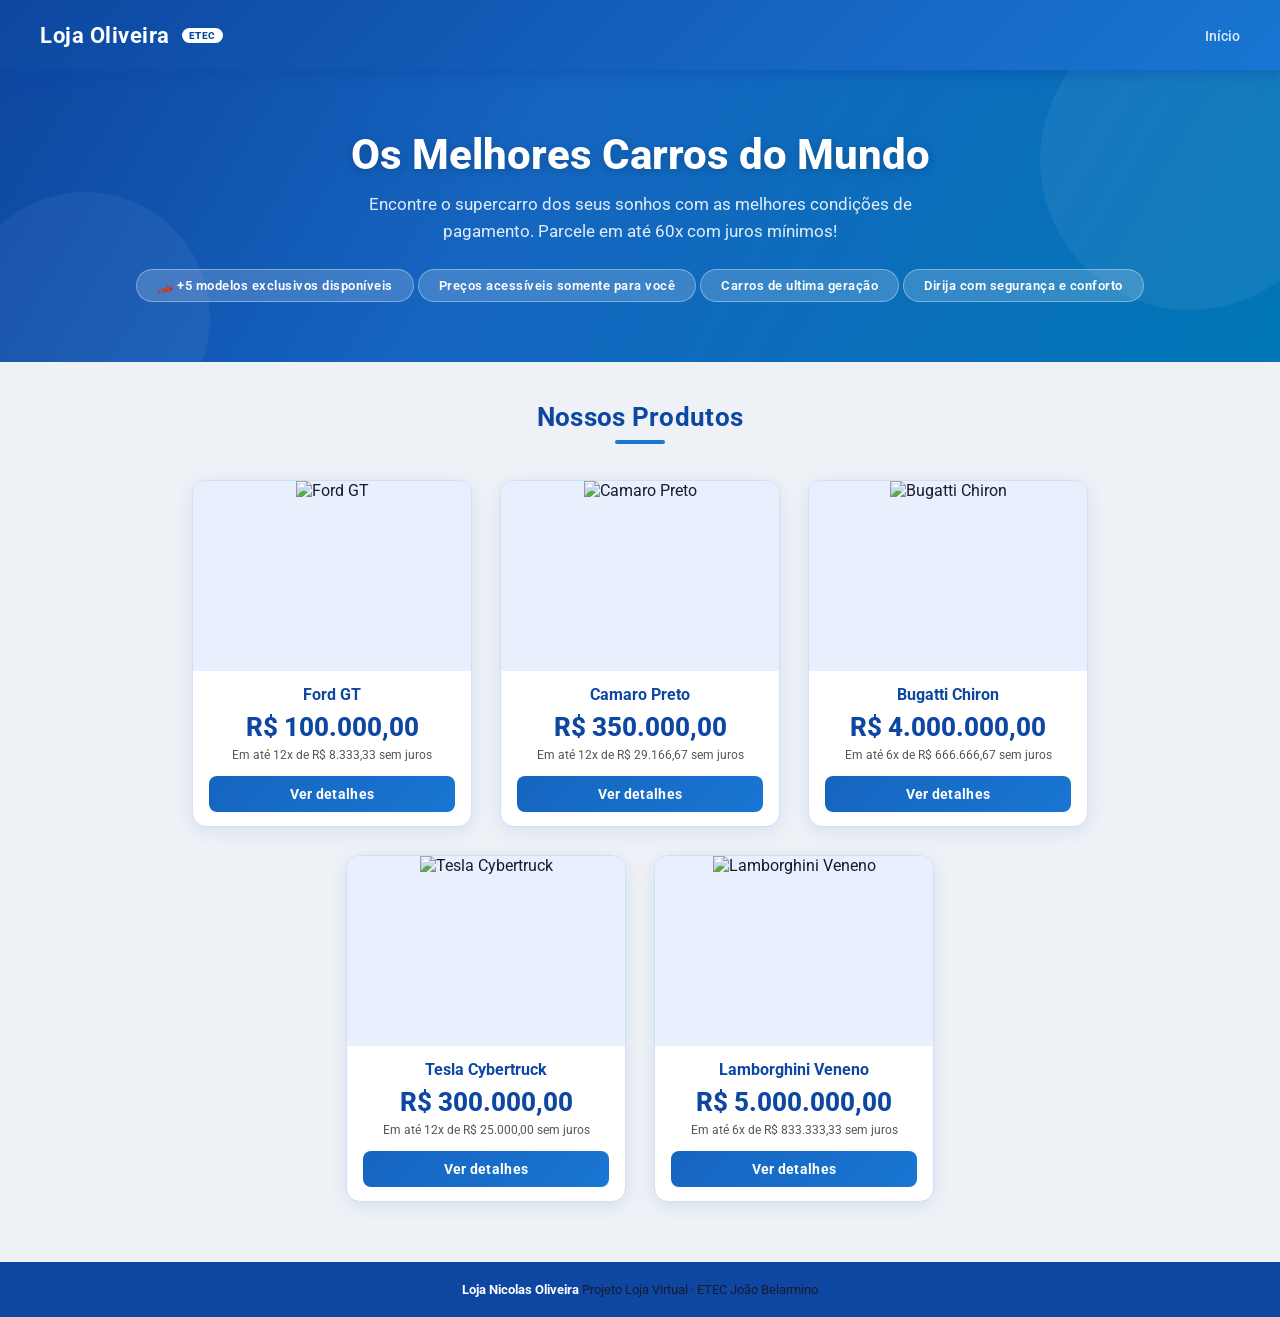
==== index.html @ c8e5e1e2 "Publica versão estática do site para GitHub Pages" ====
<!DOCTYPE html>
<html lang="pt-br">
<head>
    <meta charset="UTF-8">
    <meta http-equiv="X-UA-Compatible" content="IE=edge">
    <meta name="viewport" content="width=device-width, initial-scale=1.0">
    <link rel="stylesheet" href="css/style.css">
    <title>Loja Virtual - ETEC João Belarmino</title>
</head>
<body>

    <!-- cabeça -->
    <header>
        <a class="logo" href="index.html">
            <span>Loja Oliveira</span>
            <span class="badge">ETEC</span>
        </a>
        <nav>
            <a href="index.html">Início</a>
        </nav>
    </header>

    <!-- baner -->
    <section class="banner">
        <h1>Os Melhores Carros do Mundo</h1>
        <p>Encontre o supercarro dos seus sonhos com as melhores condições de pagamento. Parcele em até 60x com juros mínimos!</p>
        <span class="banner-badge">🏎️ +5 modelos exclusivos disponíveis</span>
        <span class="banner-badge">Preços acessíveis somente para você</span>
        <span class="banner-badge">Carros de ultima geração</span>
        <span class="banner-badge">Dirija com segurança e conforto</span>
    </section>

    <!-- titulo -->
    <h2 class="section-title">
        Nossos Produtos
        <span></span>
    </h2>

    <!-- lista -->
    <div class="container">
        <a class="card" href="produto-0.html">
    <div class="card-img-wrap">
        <img src="https://racingonline.com.br/wp-content/uploads/2020/02/LiquidCarbonFordGT_01-1.jpg" alt="Ford GT">
    </div>
    <div class="card-body">
        <p class="nome">Ford GT</p>

        <p class="preco">R$ 100.000,00</p>

        <p class="preco_parc">
            Em até 12x de
            R$ 8.333,33 sem juros
        </p>

        <button>Ver detalhes</button>
    </div>
</a>
<a class="card" href="produto-1.html">
    <div class="card-img-wrap">
        <img src="https://revistacarro.com.br/wp-content/uploads/2023/12/Camaro-1280x720.jpg" alt="Camaro Preto">
    </div>
    <div class="card-body">
        <p class="nome">Camaro Preto</p>

        <p class="preco">R$ 350.000,00</p>

        <p class="preco_parc">
            Em até 12x de
            R$ 29.166,67 sem juros
        </p>

        <button>Ver detalhes</button>
    </div>
</a>
<a class="card" href="produto-2.html">
    <div class="card-img-wrap">
        <img src="https://gowhere.com.br/wp-content/uploads/2025/06/bugatti.png" alt="Bugatti Chiron">
    </div>
    <div class="card-body">
        <p class="nome">Bugatti Chiron</p>

        <p class="preco">R$ 4.000.000,00</p>

        <p class="preco_parc">
            Em até 6x de
            R$ 666.666,67 sem juros
        </p>

        <button>Ver detalhes</button>
    </div>
</a>
<a class="card" href="produto-3.html">
    <div class="card-img-wrap">
        <img src="https://miamiimports.com.br/wp-content/uploads/2024/05/TESLA-CYBERTRUCK-FENTE-DIREITA.jpg" alt="Tesla Cybertruck">
    </div>
    <div class="card-body">
        <p class="nome">Tesla Cybertruck</p>

        <p class="preco">R$ 300.000,00</p>

        <p class="preco_parc">
            Em até 12x de
            R$ 25.000,00 sem juros
        </p>

        <button>Ver detalhes</button>
    </div>
</a>
<a class="card" href="produto-4.html">
    <div class="card-img-wrap">
        <img src="https://upload.wikimedia.org/wikipedia/commons/thumb/0/07/Geneva_MotorShow_2013_-_Lamborghini_Veneno_1.jpg/1280px-Geneva_MotorShow_2013_-_Lamborghini_Veneno_1.jpg" alt="Lamborghini Veneno">
    </div>
    <div class="card-body">
        <p class="nome">Lamborghini Veneno</p>

        <p class="preco">R$ 5.000.000,00</p>

        <p class="preco_parc">
            Em até 6x de
            R$ 833.333,33 sem juros
        </p>

        <button>Ver detalhes</button>
    </div>
</a>
    </div>

    <footer>
        <p><strong>Loja Nicolas Oliveira </strong> Projeto Loja Virtual · ETEC João Belarmino</p>
    </footer>

</body>
</html>
---- css/style.css ----
/* =============================================
   LOJA VIRTUAL - ETEC João Belarmino
   Tema: Azul e Branco
   ============================================= */

* {
    margin: 0;
    padding: 0;
    box-sizing: border-box;
    font-family: "Roboto", sans-serif;
    color: #1a1a2e;
}

@font-face {
    font-family: "Roboto";
    src: url(../fontes/Roboto-VariableFont_wdth,wght.ttf);
}

body {
    background-color: #eef2f7;
    min-height: 100vh;
}

/* ── HEADER / NAVBAR ── */
header {
    background: linear-gradient(135deg, #0d47a1 0%, #1565c0 60%, #1976d2 100%);
    padding: 0 40px;
    display: flex;
    align-items: center;
    justify-content: space-between;
    height: 70px;
    box-shadow: 0 4px 12px rgba(13, 71, 161, 0.4);
    position: sticky;
    top: 0;
    z-index: 100;
}

header .logo {
    display: flex;
    align-items: center;
    gap: 12px;
    text-decoration: none;
}

header .logo span {
    font-size: 22px;
    font-weight: 700;
    color: #ffffff;
    letter-spacing: 0.5px;
}

header .logo .badge {
    background: #fff;
    color: #0d47a1;
    font-size: 10px;
    font-weight: 800;
    padding: 2px 7px;
    border-radius: 20px;
    letter-spacing: 0.5px;
}

header nav a {
    color: rgba(255,255,255,0.85);
    text-decoration: none;
    margin-left: 28px;
    font-size: 14px;
    font-weight: 500;
    transition: color 0.2s;
}

header nav a:hover {
    color: #fff;
}

/* ── BANNER ── */
.banner {
    background: linear-gradient(120deg, #0d47a1 0%, #1565c0 40%, #0077b6 100%);
    color: white;
    padding: 60px 40px;
    text-align: center;
    position: relative;
    overflow: hidden;
}

.banner::before {
    content: "";
    position: absolute;
    top: -60px;
    right: -60px;
    width: 300px;
    height: 300px;
    background: rgba(255,255,255,0.06);
    border-radius: 50%;
}

.banner::after {
    content: "";
    position: absolute;
    bottom: -80px;
    left: -40px;
    width: 250px;
    height: 250px;
    background: rgba(255,255,255,0.05);
    border-radius: 50%;
}

.banner h1 {
    font-size: 42px;
    font-weight: 800;
    color: #fff;
    margin-bottom: 12px;
    text-shadow: 0 2px 10px rgba(0,0,0,0.2);
    position: relative;
    z-index: 1;
}

.banner p {
    font-size: 17px;
    color: rgba(255,255,255,0.88);
    max-width: 600px;
    margin: 0 auto 24px;
    line-height: 1.6;
    position: relative;
    z-index: 1;
}

.banner .banner-badge {
    display: inline-block;
    background: rgba(255,255,255,0.18);
    border: 1px solid rgba(255,255,255,0.35);
    color: #fff;
    font-size: 13px;
    font-weight: 600;
    padding: 8px 20px;
    border-radius: 30px;
    letter-spacing: 0.5px;
    position: relative;
    z-index: 1;
}
.banner .banner-badge:hover {
    background: rgba(255,255,255,0.25);
    border-color: rgba(255,255,255,0.5);
}

/* ── SEÇÃO DE PRODUTOS ── */
.section-title {
    text-align: center;
    padding: 40px 20px 16px;
    font-size: 26px;
    font-weight: 700;
    color: #0d47a1;
    letter-spacing: 0.3px;
}

.section-title span {
    display: block;
    width: 50px;
    height: 4px;
    background: #1976d2;
    border-radius: 4px;
    margin: 8px auto 0;
}

.container {
    display: flex;
    flex-wrap: wrap;
    justify-content: center;
    gap: 28px;
    padding: 20px 40px 60px;
    max-width: 1300px;
    margin: 0 auto;
}

/* ── CARD ── */
.card {
    background-color: #ffffff;
    width: 280px;
    border-radius: 14px;
    overflow: hidden;
    display: flex;
    flex-direction: column;
    text-align: center;
    border: 1px solid #d0dff5;
    box-shadow: 0 4px 18px rgba(13, 71, 161, 0.1);
    transition: transform 0.3s ease, box-shadow 0.3s ease;
    text-decoration: none;
}

.card:hover {
    transform: translateY(-6px);
    box-shadow: 0 12px 30px rgba(13, 71, 161, 0.22);
}

.card .card-img-wrap {
    width: 100%;
    height: 190px;
    overflow: hidden;
    background: #e8f0fe;
}

.card .card-img-wrap img {
    width: 100%;
    height: 100%;
    object-fit: cover;
    transition: transform 0.5s ease;
}

.card:hover .card-img-wrap img {
    transform: scale(1.07);
}

.card .card-body {
    padding: 14px 16px;
    display: flex;
    flex-direction: column;
    flex: 1;
}

.card .nome {
    font-size: 16px;
    font-weight: 700;
    color: #0d47a1;
    margin-bottom: 4px;
}

.card .nota {
    font-size: 13px;
    color: #555;
    margin-bottom: 8px;
}

.card .preco {
    font-size: 26px;
    font-weight: 800;
    color: #0d47a1;
    margin: 4px 0;
}

.card .preco_parc {
    font-size: 12px;
    color: #555;
    margin-bottom: 12px;
    line-height: 1.5;
    flex: 1;
}

.card button {
    background: linear-gradient(135deg, #1565c0, #1976d2);
    color: #fff;
    font-size: 14px;
    font-weight: 700;
    padding: 10px;
    border: none;
    border-radius: 8px;
    cursor: pointer;
    letter-spacing: 0.3px;
    transition: background 0.3s, transform 0.15s;
    width: 100%;
}

.card button:hover {
    background: linear-gradient(135deg, #0d47a1, #1565c0);
    transform: scale(1.02);
}

/* ── FOOTER ── */
footer {
    background: #0d47a1;
    color: rgba(255,255,255,0.75);
    text-align: center;
    padding: 20px;
    font-size: 13px;
}

footer strong {
    color: #fff;
}

/* ==========================================
   PÁGINA DE DETALHE DO PRODUTO
   ========================================== */
.detalhe-wrapper {
    max-width: 960px;
    margin: 40px auto;
    padding: 0 24px 60px;
}

.breadcrumb {
    font-size: 13px;
    color: #555;
    margin-bottom: 24px;
}

.breadcrumb a {
    color: #1565c0;
    text-decoration: none;
}

.breadcrumb a:hover {
    text-decoration: underline;
}

.detalhe-card {
    background: #fff;
    border-radius: 16px;
    border: 1px solid #d0dff5;
    box-shadow: 0 6px 24px rgba(13, 71, 161, 0.1);
    overflow: hidden;
    display: flex;
    gap: 0;
}

.detalhe-img {
    width: 45%;
    min-height: 380px;
    background: #e8f0fe;
    overflow: hidden;
}

.detalhe-img img {
    width: 100%;
    height: 100%;
    object-fit: cover;
}

.detalhe-info {
    width: 55%;
    padding: 36px 32px;
    display: flex;
    flex-direction: column;
    gap: 10px;
}

.detalhe-info h1 {
    font-size: 28px;
    font-weight: 800;
    color: #0d47a1;
}

.detalhe-info .nota {
    font-size: 15px;
    color: #666;
}

.detalhe-info .descricao {
    font-size: 14px;
    color: #444;
    line-height: 1.7;
    border-left: 4px solid #1976d2;
    padding-left: 14px;
    margin: 6px 0;
}

.detalhe-info .preco-grande {
    font-size: 36px;
    font-weight: 900;
    color: #0d47a1;
    margin: 4px 0;
}

.detalhe-info .avista {
    font-size: 13px;
    color: #1565c0;
    font-weight: 600;
    background: #e8f0fe;
    display: inline-block;
    padding: 4px 12px;
    border-radius: 20px;
}

/* ── TABELA DE PARCELAMENTO ── */
.parc-section {
    margin-top: 36px;
    background: #fff;
    border-radius: 14px;
    border: 1px solid #d0dff5;
    box-shadow: 0 4px 16px rgba(13, 71, 161, 0.08);
    overflow: hidden;
}

.parc-section h2 {
    background: linear-gradient(135deg, #0d47a1, #1565c0);
    color: #fff;
    font-size: 17px;
    padding: 16px 24px;
    font-weight: 700;
    letter-spacing: 0.3px;
}

.parc-tabs {
    display: flex;
    border-bottom: 2px solid #d0dff5;
}

.parc-tab {
    flex: 1;
    padding: 12px;
    text-align: center;
    font-size: 13px;
    font-weight: 700;
    color: #555;
    background: #f4f8ff;
    cursor: default;
    letter-spacing: 0.2px;
}

.parc-tab.sj { border-right: 1px solid #d0dff5; color: #1565c0; }
.parc-tab.cj { color: #b71c1c; }

table.parc-table {
    width: 100%;
    border-collapse: collapse;
    font-size: 13px;
}

table.parc-table th {
    background: #e8f0fe;
    color: #0d47a1;
    font-weight: 700;
    padding: 10px 16px;
    text-align: left;
    border-bottom: 1px solid #d0dff5;
}

table.parc-table td {
    padding: 10px 16px;
    border-bottom: 1px solid #eef2f7;
    color: #333;
}

table.parc-table tr:last-child td { border-bottom: none; }
table.parc-table tr:nth-child(even) td { background: #f9fbff; }

.tag-sj {
    display: inline-block;
    background: #e8f5e9;
    color: #2e7d32;
    font-size: 11px;
    font-weight: 700;
    padding: 2px 8px;
    border-radius: 10px;
}

.tag-cj {
    display: inline-block;
    background: #fdecea;
    color: #c62828;
    font-size: 11px;
    font-weight: 700;
    padding: 2px 8px;
    border-radius: 10px;
}

.btn-voltar {
    display: inline-block;
    margin-top: 28px;
    background: linear-gradient(135deg, #1565c0, #1976d2);
    color: #fff;
    padding: 12px 28px;
    border-radius: 8px;
    font-size: 14px;
    font-weight: 700;
    text-decoration: none;
    transition: background 0.3s;
}

.btn-voltar:hover {
    background: linear-gradient(135deg, #0d47a1, #1565c0);
    transition: background 0.3s, transform 0.15s;
    transform: scale(1.02);
}

/* ── RESPONSIVO ── */
@media (max-width: 700px) {
    .detalhe-card { flex-direction: column; }
    .detalhe-img, .detalhe-info { width: 100%; }
    .banner h1 { font-size: 28px; }
    .container { padding: 16px; gap: 20px; }
    header { padding: 0 16px; }
    header nav { display: none; }
}
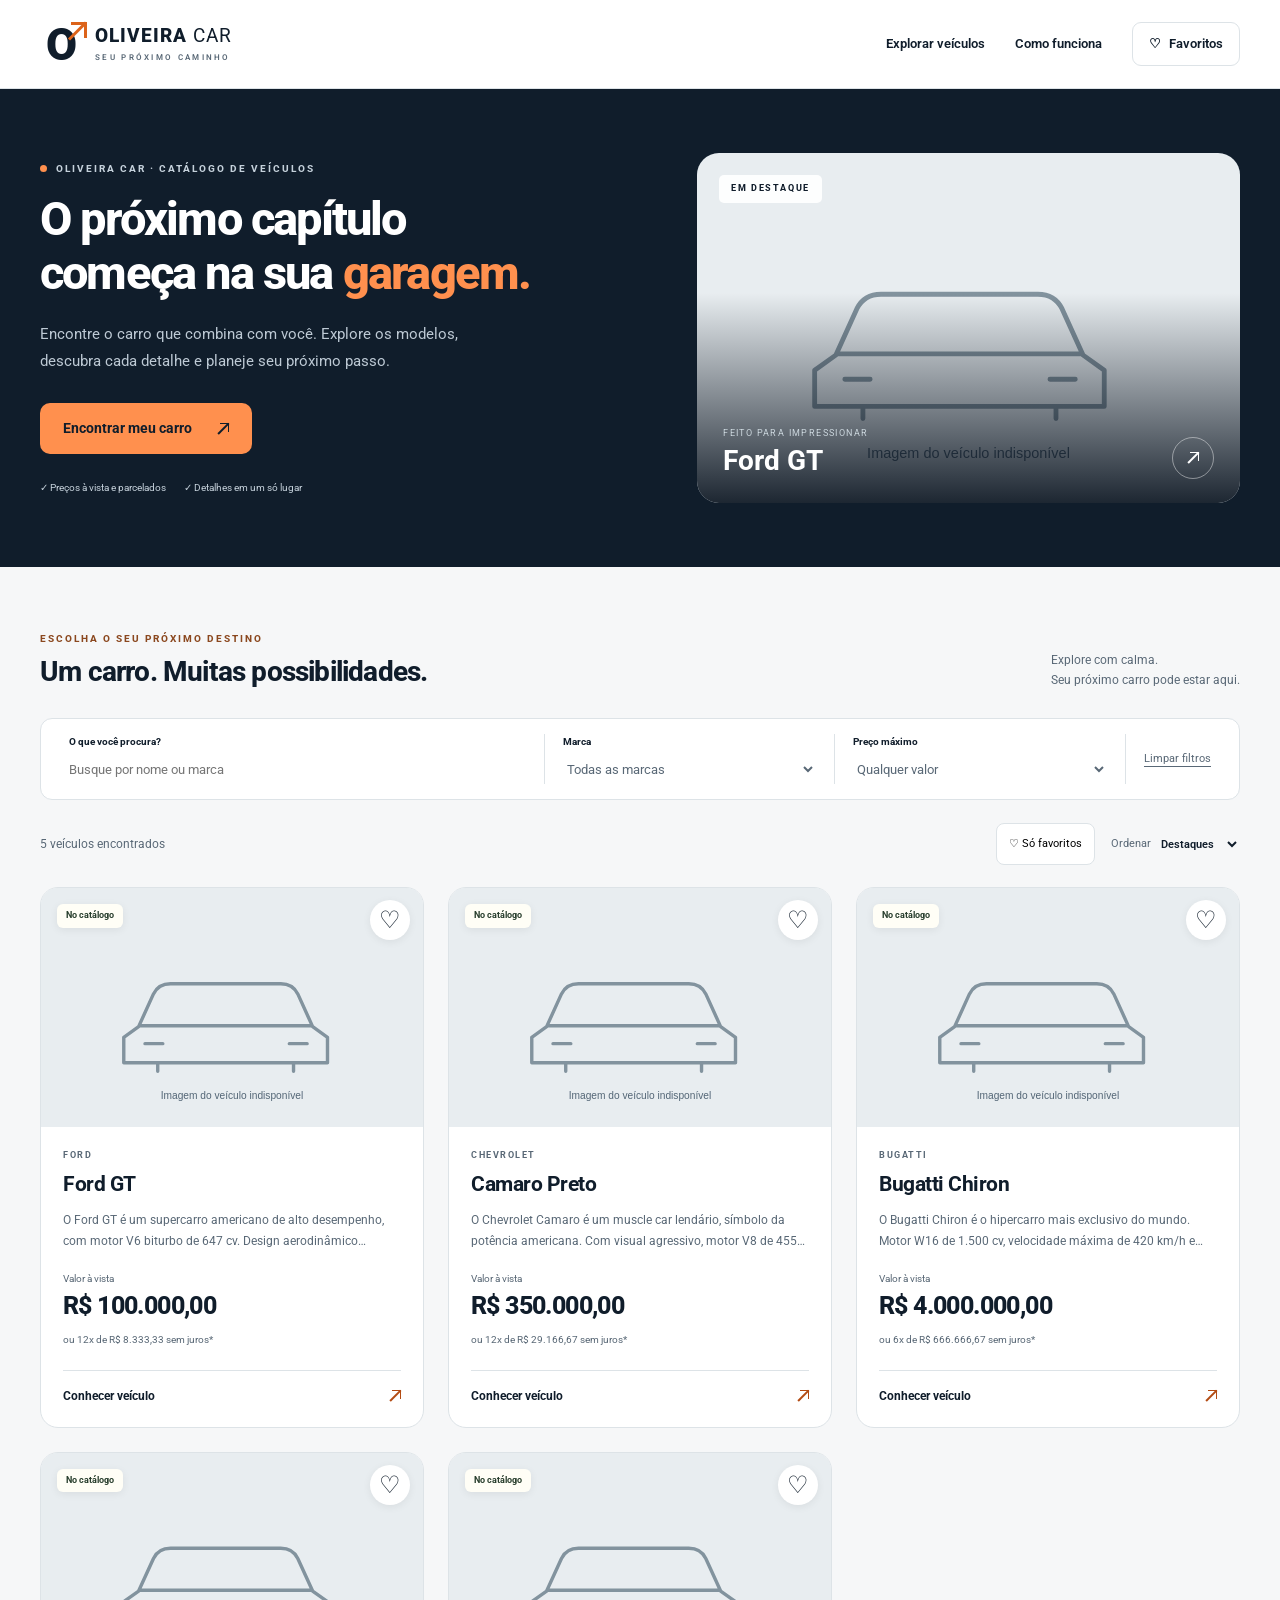
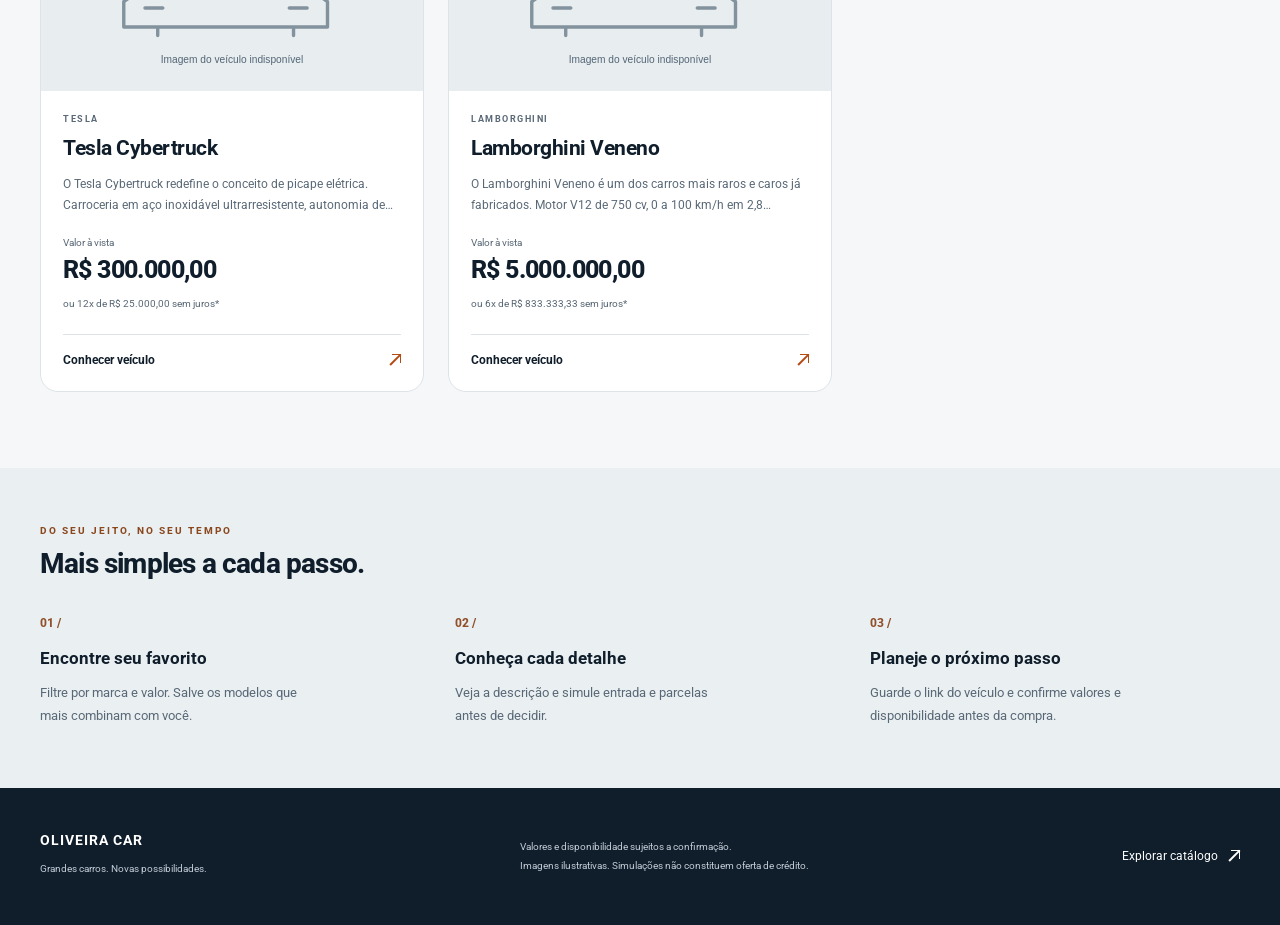
==== commit a032328b: "Publica novo catálogo Oliveira Car com filtros e simulador" ====
--- a/index.html
+++ b/index.html
@@ -1,133 +1,57 @@
 <!DOCTYPE html>
-<html lang="pt-br">
+<html lang="pt-BR">
 <head>
-    <meta charset="UTF-8">
-    <meta http-equiv="X-UA-Compatible" content="IE=edge">
-    <meta name="viewport" content="width=device-width, initial-scale=1.0">
-    <link rel="stylesheet" href="css/style.css">
-    <title>Loja Virtual - ETEC João Belarmino</title>
+<meta charset="UTF-8"><meta name="viewport" content="width=device-width, initial-scale=1">
+<meta name="description" content="Explore os veículos da Oliveira Car. Compare modelos, salve seus favoritos e simule as parcelas de forma simples."><meta name="theme-color" content="#101d2b">
+<title>Encontre seu próximo carro · Oliveira Car</title>
+<link rel="icon" href="img/favicon.svg" type="image/svg+xml">
+<link rel="stylesheet" href="css/style.css"><script src="js/site.js" defer></script>
 </head>
 <body>
-
-    <!-- cabeça -->
-    <header>
-        <a class="logo" href="index.html">
-            <span>Loja Oliveira</span>
-            <span class="badge">ETEC</span>
-        </a>
-        <nav>
-            <a href="index.html">Início</a>
-        </nav>
-    </header>
-
-    <!-- baner -->
-    <section class="banner">
-        <h1>Os Melhores Carros do Mundo</h1>
-        <p>Encontre o supercarro dos seus sonhos com as melhores condições de pagamento. Parcele em até 60x com juros mínimos!</p>
-        <span class="banner-badge">🏎️ +5 modelos exclusivos disponíveis</span>
-        <span class="banner-badge">Preços acessíveis somente para você</span>
-        <span class="banner-badge">Carros de ultima geração</span>
-        <span class="banner-badge">Dirija com segurança e conforto</span>
-    </section>
-
-    <!-- titulo -->
-    <h2 class="section-title">
-        Nossos Produtos
-        <span></span>
-    </h2>
-
-    <!-- lista -->
-    <div class="container">
-        <a class="card" href="produto-0.html">
-    <div class="card-img-wrap">
-        <img src="https://racingonline.com.br/wp-content/uploads/2020/02/LiquidCarbonFordGT_01-1.jpg" alt="Ford GT">
-    </div>
-    <div class="card-body">
-        <p class="nome">Ford GT</p>
-
-        <p class="preco">R$ 100.000,00</p>
-
-        <p class="preco_parc">
-            Em até 12x de
-            R$ 8.333,33 sem juros
-        </p>
-
-        <button>Ver detalhes</button>
-    </div>
-</a>
-<a class="card" href="produto-1.html">
-    <div class="card-img-wrap">
-        <img src="https://revistacarro.com.br/wp-content/uploads/2023/12/Camaro-1280x720.jpg" alt="Camaro Preto">
-    </div>
-    <div class="card-body">
-        <p class="nome">Camaro Preto</p>
-
-        <p class="preco">R$ 350.000,00</p>
-
-        <p class="preco_parc">
-            Em até 12x de
-            R$ 29.166,67 sem juros
-        </p>
-
-        <button>Ver detalhes</button>
-    </div>
-</a>
-<a class="card" href="produto-2.html">
-    <div class="card-img-wrap">
-        <img src="https://gowhere.com.br/wp-content/uploads/2025/06/bugatti.png" alt="Bugatti Chiron">
-    </div>
-    <div class="card-body">
-        <p class="nome">Bugatti Chiron</p>
-
-        <p class="preco">R$ 4.000.000,00</p>
-
-        <p class="preco_parc">
-            Em até 6x de
-            R$ 666.666,67 sem juros
-        </p>
-
-        <button>Ver detalhes</button>
-    </div>
-</a>
-<a class="card" href="produto-3.html">
-    <div class="card-img-wrap">
-        <img src="https://miamiimports.com.br/wp-content/uploads/2024/05/TESLA-CYBERTRUCK-FENTE-DIREITA.jpg" alt="Tesla Cybertruck">
-    </div>
-    <div class="card-body">
-        <p class="nome">Tesla Cybertruck</p>
-
-        <p class="preco">R$ 300.000,00</p>
-
-        <p class="preco_parc">
-            Em até 12x de
-            R$ 25.000,00 sem juros
-        </p>
-
-        <button>Ver detalhes</button>
-    </div>
-</a>
-<a class="card" href="produto-4.html">
-    <div class="card-img-wrap">
-        <img src="https://upload.wikimedia.org/wikipedia/commons/thumb/0/07/Geneva_MotorShow_2013_-_Lamborghini_Veneno_1.jpg/1280px-Geneva_MotorShow_2013_-_Lamborghini_Veneno_1.jpg" alt="Lamborghini Veneno">
-    </div>
-    <div class="card-body">
-        <p class="nome">Lamborghini Veneno</p>
-
-        <p class="preco">R$ 5.000.000,00</p>
-
-        <p class="preco_parc">
-            Em até 6x de
-            R$ 833.333,33 sem juros
-        </p>
-
-        <button>Ver detalhes</button>
-    </div>
-</a>
-    </div>
-
-    <footer>
-        <p><strong>Loja Nicolas Oliveira </strong> Projeto Loja Virtual · ETEC João Belarmino</p>
-    </footer>
-
-</body>
-</html>
+<a class="skip-link" href="#conteudo">Pular para o conteúdo</a>
+<header class="site-header"><div class="wrap header-inner">
+<a class="logo" href="index.html" aria-label="Oliveira Car, início"><span class="logo-mark" aria-hidden="true">O<span class="arrow" aria-hidden="true"></span></span><span>OLIVEIRA<span class="logo-car"> CAR</span><small>SEU PRÓXIMO CAMINHO</small></span></a>
+<nav aria-label="Principal"><a href="index.html#estoque">Explorar veículos</a><a class="nav-secondary" href="index.html#como-funciona">Como funciona</a><a class="nav-saved" href="index.html?favoritos=1#estoque" aria-label="Ver meus favoritos">♡ <span>Favoritos</span></a></nav>
+</div></header>
+<main id="conteudo">
+<section class="hero"><div class="wrap hero-grid">
+<div class="hero-copy"><p class="eyebrow"><span class="dot"></span> OLIVEIRA CAR · CATÁLOGO DE VEÍCULOS</p><h1>O próximo capítulo<br>começa na sua <em>garagem.</em></h1><p class="hero-description">Encontre o carro que combina com você. Explore os modelos, descubra cada detalhe e planeje seu próximo passo.</p><a class="button button-orange" href="#estoque">Encontrar meu carro <span class="arrow" aria-hidden="true"></span></a><div class="hero-notes"><span>✓ Preços à vista e parcelados</span><span>✓ Detalhes em um só lugar</span></div></div>
+<div class="hero-visual"><span class="hero-label">EM DESTAQUE</span><img src="https://racingonline.com.br/wp-content/uploads/2020/02/LiquidCarbonFordGT_01-1.jpg" alt="Ford GT" fetchpriority="high" data-car-image><div class="hero-vehicle"><div><small>FEITO PARA IMPRESSIONAR</small><strong>Ford GT</strong></div><a href="produto-0.html" aria-label="Conhecer Ford GT"><span class="arrow" aria-hidden="true"></span></a></div></div></div></section>
+<section class="catalog wrap" id="estoque" aria-labelledby="catalog-title">
+<div class="section-heading"><div><p class="eyebrow">ESCOLHA O SEU PRÓXIMO DESTINO</p><h2 id="catalog-title">Um carro. Muitas possibilidades.</h2></div><p>Explore com calma.<br>Seu próximo carro pode estar aqui.</p></div>
+<form id="filters" class="filters" role="search">
+<label class="search-field"><span>O que você procura?</span><input id="search" type="search" placeholder="Busque por nome ou marca" autocomplete="off"></label>
+<label><span>Marca</span><select id="brand"><option value="">Todas as marcas</option><option value="Bugatti">Bugatti</option><option value="Chevrolet">Chevrolet</option><option value="Ford">Ford</option><option value="Lamborghini">Lamborghini</option><option value="Tesla">Tesla</option></select></label>
+<label><span>Preço máximo</span><select id="price"><option value="">Qualquer valor</option><option value="300000">Até R$ 300 mil</option><option value="500000">Até R$ 500 mil</option><option value="1000000">Até R$ 1 milhão</option><option value="5000000">Até R$ 5 milhões</option></select></label>
+<button type="reset" class="reset-button">Limpar filtros</button>
+</form>
+<div class="catalog-toolbar"><p id="results-count" role="status" aria-live="polite">5 veículos no catálogo</p><div class="toolbar-actions"><button type="button" class="saved-filter" id="saved-filter" aria-pressed="false">♡ Só favoritos</button><label class="sort-label">Ordenar <select id="sort"><option value="default">Destaques</option><option value="price-asc">Menor preço</option><option value="price-desc">Maior preço</option><option value="name">Nome A–Z</option></select></label></div></div>
+<noscript><p class="notice">Todos os veículos estão listados abaixo. Ative o JavaScript para usar filtros, favoritos e o simulador interativo.</p></noscript>
+<div class="vehicle-grid" id="vehicle-grid"><article class="vehicle-card" data-vehicle data-id="0" data-name="Ford GT" data-brand="Ford" data-price="100000">
+<div class="card-media"><a href="produto-0.html" tabindex="-1" aria-hidden="true"><img src="https://racingonline.com.br/wp-content/uploads/2020/02/LiquidCarbonFordGT_01-1.jpg" alt="" loading="lazy" width="640" height="420" data-car-image></a><span class="status-badge ">No catálogo</span><button class="favorite-button" type="button" data-favorite="0" data-label="Ford GT" aria-pressed="false" aria-label="Salvar Ford GT nos favoritos">♡</button></div>
+<div class="card-content"><p class="card-brand">Ford</p><h3><a href="produto-0.html">Ford GT</a></h3><p class="card-description">O Ford GT é um supercarro americano de alto desempenho, com motor V6 biturbo de 647 cv. Design aerodinâmico inspirado nas corridas de Le Mans, fibra de carbono e tecnologia de ponta fazem deste carro uma verdadeira obra de arte sobre rodas.</p><div class="card-price"><small>Valor à vista</small><strong>R$ 100.000,00</strong><span>ou 12x de R$ 8.333,33 sem juros*</span></div><a class="card-link" href="produto-0.html">Conhecer veículo <span class="arrow" aria-hidden="true"></span></a></div>
+</article>
+<article class="vehicle-card" data-vehicle data-id="1" data-name="Camaro Preto" data-brand="Chevrolet" data-price="350000">
+<div class="card-media"><a href="produto-1.html" tabindex="-1" aria-hidden="true"><img src="https://revistacarro.com.br/wp-content/uploads/2023/12/Camaro-1280x720.jpg" alt="" loading="lazy" width="640" height="420" data-car-image></a><span class="status-badge ">No catálogo</span><button class="favorite-button" type="button" data-favorite="1" data-label="Camaro Preto" aria-pressed="false" aria-label="Salvar Camaro Preto nos favoritos">♡</button></div>
+<div class="card-content"><p class="card-brand">Chevrolet</p><h3><a href="produto-1.html">Camaro Preto</a></h3><p class="card-description">O Chevrolet Camaro é um muscle car lendário, símbolo da potência americana. Com visual agressivo, motor V8 de 455 cv e som inconfundível, é o carro dos sonhos para os amantes de adrenalina e estilo clássico.</p><div class="card-price"><small>Valor à vista</small><strong>R$ 350.000,00</strong><span>ou 12x de R$ 29.166,67 sem juros*</span></div><a class="card-link" href="produto-1.html">Conhecer veículo <span class="arrow" aria-hidden="true"></span></a></div>
+</article>
+<article class="vehicle-card" data-vehicle data-id="2" data-name="Bugatti Chiron" data-brand="Bugatti" data-price="4000000">
+<div class="card-media"><a href="produto-2.html" tabindex="-1" aria-hidden="true"><img src="https://gowhere.com.br/wp-content/uploads/2025/06/bugatti.png" alt="" loading="lazy" width="640" height="420" data-car-image></a><span class="status-badge ">No catálogo</span><button class="favorite-button" type="button" data-favorite="2" data-label="Bugatti Chiron" aria-pressed="false" aria-label="Salvar Bugatti Chiron nos favoritos">♡</button></div>
+<div class="card-content"><p class="card-brand">Bugatti</p><h3><a href="produto-2.html">Bugatti Chiron</a></h3><p class="card-description">O Bugatti Chiron é o hipercarro mais exclusivo do mundo. Motor W16 de 1.500 cv, velocidade máxima de 420 km/h e interior artesanal em couro e fibra de carbono. Apenas 500 unidades foram produzidas no mundo todo.</p><div class="card-price"><small>Valor à vista</small><strong>R$ 4.000.000,00</strong><span>ou 6x de R$ 666.666,67 sem juros*</span></div><a class="card-link" href="produto-2.html">Conhecer veículo <span class="arrow" aria-hidden="true"></span></a></div>
+</article>
+<article class="vehicle-card" data-vehicle data-id="3" data-name="Tesla Cybertruck" data-brand="Tesla" data-price="300000">
+<div class="card-media"><a href="produto-3.html" tabindex="-1" aria-hidden="true"><img src="https://miamiimports.com.br/wp-content/uploads/2024/05/TESLA-CYBERTRUCK-FENTE-DIREITA.jpg" alt="" loading="lazy" width="640" height="420" data-car-image></a><span class="status-badge ">No catálogo</span><button class="favorite-button" type="button" data-favorite="3" data-label="Tesla Cybertruck" aria-pressed="false" aria-label="Salvar Tesla Cybertruck nos favoritos">♡</button></div>
+<div class="card-content"><p class="card-brand">Tesla</p><h3><a href="produto-3.html">Tesla Cybertruck</a></h3><p class="card-description">O Tesla Cybertruck redefine o conceito de picape elétrica. Carroceria em aço inoxidável ultrarresistente, autonomia de até 800 km por carga, aceleração de 0 a 100 km/h em 2,9 segundos e capacidade de reboque de 6,3 toneladas.</p><div class="card-price"><small>Valor à vista</small><strong>R$ 300.000,00</strong><span>ou 12x de R$ 25.000,00 sem juros*</span></div><a class="card-link" href="produto-3.html">Conhecer veículo <span class="arrow" aria-hidden="true"></span></a></div>
+</article>
+<article class="vehicle-card" data-vehicle data-id="4" data-name="Lamborghini Veneno" data-brand="Lamborghini" data-price="5000000">
+<div class="card-media"><a href="produto-4.html" tabindex="-1" aria-hidden="true"><img src="https://upload.wikimedia.org/wikipedia/commons/thumb/0/07/Geneva_MotorShow_2013_-_Lamborghini_Veneno_1.jpg/1280px-Geneva_MotorShow_2013_-_Lamborghini_Veneno_1.jpg" alt="" loading="lazy" width="640" height="420" data-car-image></a><span class="status-badge ">No catálogo</span><button class="favorite-button" type="button" data-favorite="4" data-label="Lamborghini Veneno" aria-pressed="false" aria-label="Salvar Lamborghini Veneno nos favoritos">♡</button></div>
+<div class="card-content"><p class="card-brand">Lamborghini</p><h3><a href="produto-4.html">Lamborghini Veneno</a></h3><p class="card-description">O Lamborghini Veneno é um dos carros mais raros e caros já fabricados. Motor V12 de 750 cv, 0 a 100 km/h em 2,8 segundos e velocidade máxima de 355 km/h. Apenas 3 unidades foram produzidas, tornando-o uma lenda automobilística.</p><div class="card-price"><small>Valor à vista</small><strong>R$ 5.000.000,00</strong><span>ou 6x de R$ 833.333,33 sem juros*</span></div><a class="card-link" href="produto-4.html">Conhecer veículo <span class="arrow" aria-hidden="true"></span></a></div>
+</article>
+</div>
+<div id="empty-state" class="empty-state" hidden><span aria-hidden="true">⌕</span><h3>Nenhum veículo por aqui.</h3><p>Experimente outra busca ou salve um carro nos favoritos para vê-lo depois.</p><button class="button button-dark" type="button" id="clear-all">Ver todos os veículos</button></div>
+</section>
+<section class="how-it-works" id="como-funciona"><div class="wrap"><div class="section-heading"><div><p class="eyebrow">DO SEU JEITO, NO SEU TEMPO</p><h2>Mais simples a cada passo.</h2></div></div><div class="steps"><article><span>01 /</span><h3>Encontre seu favorito</h3><p>Filtre por marca e valor. Salve os modelos que mais combinam com você.</p></article><article><span>02 /</span><h3>Conheça cada detalhe</h3><p>Veja a descrição e simule entrada e parcelas antes de decidir.</p></article><article><span>03 /</span><h3>Planeje o próximo passo</h3><p>Guarde o link do veículo e confirme valores e disponibilidade antes da compra.</p></article></div></div></section>
+</main>
+<footer class="site-footer"><div class="wrap footer-inner"><div><strong>OLIVEIRA CAR</strong><p>Grandes carros. Novas possibilidades.</p></div><p>Valores e disponibilidade sujeitos a confirmação.<br>Imagens ilustrativas. Simulações não constituem oferta de crédito.</p><a href="index.html#estoque">Explorar catálogo <span class="arrow" aria-hidden="true"></span></a></div></footer>
+<p class="toast" id="toast" role="status" hidden></p>
+</body></html>
--- a/css/style.css
+++ b/css/style.css
@@ -1,481 +1,1366 @@
-/* =============================================
-   LOJA VIRTUAL - ETEC João Belarmino
-   Tema: Azul e Branco
-   ============================================= */
+@font-face {
+    font-family:Roboto;
+    src:url('../fontes/Roboto-VariableFont_wdth,wght.ttf') format('truetype');
+    font-weight:100 900;
+    font-display:swap;
+}
+
+:root {
+    --ink:#101d2b;
+    --muted:#596876;
+    --paper:#f6f7f8;
+    --orange:#ff904e;
+    --line:#dde3e7;
+    --white:#fff;
+    --radius:18px;
+}
 
 * {
-    margin: 0;
-    padding: 0;
-    box-sizing: border-box;
-    font-family: "Roboto", sans-serif;
-    color: #1a1a2e;
-}
-
-@font-face {
-    font-family: "Roboto";
-    src: url(../fontes/Roboto-VariableFont_wdth,wght.ttf);
+    box-sizing:border-box;
+}
+
+html {
+    scroll-behavior:smooth;
+    scroll-padding-top:110px;
 }
 
 body {
-    background-color: #eef2f7;
-    min-height: 100vh;
-}
-
-/* ── HEADER / NAVBAR ── */
-header {
-    background: linear-gradient(135deg, #0d47a1 0%, #1565c0 60%, #1976d2 100%);
-    padding: 0 40px;
-    display: flex;
-    align-items: center;
-    justify-content: space-between;
-    height: 70px;
-    box-shadow: 0 4px 12px rgba(13, 71, 161, 0.4);
-    position: sticky;
-    top: 0;
-    z-index: 100;
-}
-
-header .logo {
-    display: flex;
-    align-items: center;
-    gap: 12px;
-    text-decoration: none;
-}
-
-header .logo span {
-    font-size: 22px;
-    font-weight: 700;
-    color: #ffffff;
-    letter-spacing: 0.5px;
-}
-
-header .logo .badge {
-    background: #fff;
-    color: #0d47a1;
-    font-size: 10px;
-    font-weight: 800;
-    padding: 2px 7px;
-    border-radius: 20px;
-    letter-spacing: 0.5px;
-}
-
-header nav a {
-    color: rgba(255,255,255,0.85);
-    text-decoration: none;
-    margin-left: 28px;
-    font-size: 14px;
-    font-weight: 500;
-    transition: color 0.2s;
-}
-
-header nav a:hover {
-    color: #fff;
-}
-
-/* ── BANNER ── */
-.banner {
-    background: linear-gradient(120deg, #0d47a1 0%, #1565c0 40%, #0077b6 100%);
-    color: white;
-    padding: 60px 40px;
-    text-align: center;
-    position: relative;
-    overflow: hidden;
-}
-
-.banner::before {
-    content: "";
-    position: absolute;
-    top: -60px;
-    right: -60px;
-    width: 300px;
-    height: 300px;
-    background: rgba(255,255,255,0.06);
-    border-radius: 50%;
-}
-
-.banner::after {
-    content: "";
-    position: absolute;
-    bottom: -80px;
-    left: -40px;
-    width: 250px;
-    height: 250px;
-    background: rgba(255,255,255,0.05);
-    border-radius: 50%;
-}
-
-.banner h1 {
-    font-size: 42px;
-    font-weight: 800;
-    color: #fff;
-    margin-bottom: 12px;
-    text-shadow: 0 2px 10px rgba(0,0,0,0.2);
-    position: relative;
-    z-index: 1;
-}
-
-.banner p {
-    font-size: 17px;
-    color: rgba(255,255,255,0.88);
-    max-width: 600px;
-    margin: 0 auto 24px;
-    line-height: 1.6;
-    position: relative;
-    z-index: 1;
-}
-
-.banner .banner-badge {
-    display: inline-block;
-    background: rgba(255,255,255,0.18);
-    border: 1px solid rgba(255,255,255,0.35);
-    color: #fff;
-    font-size: 13px;
-    font-weight: 600;
-    padding: 8px 20px;
-    border-radius: 30px;
-    letter-spacing: 0.5px;
-    position: relative;
-    z-index: 1;
-}
-.banner .banner-badge:hover {
-    background: rgba(255,255,255,0.25);
-    border-color: rgba(255,255,255,0.5);
-}
-
-/* ── SEÇÃO DE PRODUTOS ── */
-.section-title {
-    text-align: center;
-    padding: 40px 20px 16px;
-    font-size: 26px;
-    font-weight: 700;
-    color: #0d47a1;
-    letter-spacing: 0.3px;
-}
-
-.section-title span {
-    display: block;
-    width: 50px;
-    height: 4px;
-    background: #1976d2;
-    border-radius: 4px;
-    margin: 8px auto 0;
-}
-
-.container {
-    display: flex;
-    flex-wrap: wrap;
-    justify-content: center;
-    gap: 28px;
-    padding: 20px 40px 60px;
-    max-width: 1300px;
-    margin: 0 auto;
-}
-
-/* ── CARD ── */
-.card {
-    background-color: #ffffff;
-    width: 280px;
-    border-radius: 14px;
-    overflow: hidden;
-    display: flex;
-    flex-direction: column;
-    text-align: center;
-    border: 1px solid #d0dff5;
-    box-shadow: 0 4px 18px rgba(13, 71, 161, 0.1);
-    transition: transform 0.3s ease, box-shadow 0.3s ease;
-    text-decoration: none;
-}
-
-.card:hover {
-    transform: translateY(-6px);
-    box-shadow: 0 12px 30px rgba(13, 71, 161, 0.22);
-}
-
-.card .card-img-wrap {
-    width: 100%;
-    height: 190px;
-    overflow: hidden;
-    background: #e8f0fe;
-}
-
-.card .card-img-wrap img {
-    width: 100%;
-    height: 100%;
-    object-fit: cover;
-    transition: transform 0.5s ease;
-}
-
-.card:hover .card-img-wrap img {
-    transform: scale(1.07);
-}
-
-.card .card-body {
-    padding: 14px 16px;
-    display: flex;
-    flex-direction: column;
-    flex: 1;
-}
-
-.card .nome {
-    font-size: 16px;
-    font-weight: 700;
-    color: #0d47a1;
-    margin-bottom: 4px;
-}
-
-.card .nota {
-    font-size: 13px;
-    color: #555;
-    margin-bottom: 8px;
-}
-
-.card .preco {
-    font-size: 26px;
-    font-weight: 800;
-    color: #0d47a1;
-    margin: 4px 0;
-}
-
-.card .preco_parc {
-    font-size: 12px;
-    color: #555;
-    margin-bottom: 12px;
-    line-height: 1.5;
-    flex: 1;
-}
-
-.card button {
-    background: linear-gradient(135deg, #1565c0, #1976d2);
-    color: #fff;
-    font-size: 14px;
-    font-weight: 700;
-    padding: 10px;
-    border: none;
-    border-radius: 8px;
-    cursor: pointer;
-    letter-spacing: 0.3px;
-    transition: background 0.3s, transform 0.15s;
-    width: 100%;
-}
-
-.card button:hover {
-    background: linear-gradient(135deg, #0d47a1, #1565c0);
-    transform: scale(1.02);
-}
-
-/* ── FOOTER ── */
-footer {
-    background: #0d47a1;
-    color: rgba(255,255,255,0.75);
-    text-align: center;
-    padding: 20px;
-    font-size: 13px;
-}
-
-footer strong {
-    color: #fff;
-}
-
-/* ==========================================
-   PÁGINA DE DETALHE DO PRODUTO
-   ========================================== */
-.detalhe-wrapper {
-    max-width: 960px;
-    margin: 40px auto;
-    padding: 0 24px 60px;
+    margin:0;
+    background:var(--paper);
+    color:var(--ink);
+    font-family:Roboto,Arial,sans-serif;
+    line-height:1.5;
+}
+
+a {
+    color:inherit;
+}
+
+button,input,select {
+    font:inherit;
+}
+
+button,a,input,select {
+    -webkit-tap-highlight-color:transparent;
+}
+
+button {
+    cursor:pointer;
+}
+
+img {
+    display:block;
+    max-width:100%;
+}
+
+button:focus-visible,a:focus-visible,input:focus-visible,select:focus-visible,summary:focus-visible {
+    outline:3px solid #236ed4;
+    outline-offset:4px;
+}
+
+[hidden] {
+    display:none!important;
+}
+
+.wrap {
+    width:min(1200px,calc(100% - 64px));
+    margin-inline:auto;
+}
+
+.skip-link {
+    position:fixed;
+    top:-100px;
+    left:20px;
+    background:#fff;
+    padding:12px;
+    z-index:200;
+}
+
+.skip-link:focus {
+    top:12px;
+}
+
+.site-header {
+    position:sticky;
+    top:0;
+    z-index:50;
+    background:#fff;
+    border-bottom:1px solid var(--line);
+}
+
+.header-inner {
+    height:88px;
+    display:flex;
+    align-items:center;
+    justify-content:space-between;
+    gap:24px;
+}
+
+.logo {
+    display:flex;
+    align-items:center;
+    gap:12px;
+    text-decoration:none;
+    font-size:19px;
+    font-weight:850;
+    letter-spacing:1px;
+    line-height:1.1;
+}
+
+.logo-car {
+    font-weight:400;
+}
+
+.logo small {
+    display:block;
+    font-size:8px;
+    letter-spacing:2.3px;
+    margin-top:7px;
+    color:var(--muted);
+    font-weight:600;
+}
+
+.logo-mark {
+    position:relative;
+    display:grid;
+    place-items:center;
+    color:var(--ink);
+    font-size:45px;
+    line-height:1;
+    font-weight:900;
+    width:43px;
+}
+
+.logo-mark span {
+    position:absolute;
+    font-size:32px;
+    color:#dc631a;
+    right:-3px;
+    top:-6px;
+}
+
+.header-inner nav {
+    display:flex;
+    align-items:center;
+    gap:30px;
+    font-size:13px;
+    font-weight:600;
+}
+
+.header-inner nav a {
+    text-decoration:none;
+}
+
+.header-inner nav a:hover {
+    color:#b84a0d;
+}
+
+.nav-saved {
+    padding:11px 16px;
+    border:1px solid var(--line);
+    border-radius:9px;
+    display:flex;
+    gap:8px;
+}
+
+.hero {
+    background:var(--ink);
+    color:#fff;
+    overflow:hidden;
+}
+
+.hero-grid {
+    display:grid;
+    grid-template-columns:1.1fr 1fr;
+    gap:60px;
+    align-items:center;
+    padding-block:64px;
+}
+
+.eyebrow {
+    font-size:10px;
+    letter-spacing:2px;
+    font-weight:750;
+    margin:0 0 16px;
+}
+
+.hero .eyebrow {
+    color:#c5d1db;
+}
+
+.dot {
+    display:inline-block;
+    width:7px;
+    height:7px;
+    background:var(--orange);
+    border-radius:50%;
+    margin-right:5px;
+}
+
+.hero h1 {
+    font-size:clamp(32px,3.7vw,50px);
+    line-height:1.14;
+    letter-spacing:-1.8px;
+    font-weight:800;
+    margin:0 0 22px;
+}
+
+.hero h1 em {
+    font-style:normal;
+    color:var(--orange);
+}
+
+.hero-description {
+    color:#bdc9d4;
+    font-size:15px;
+    max-width:425px;
+    margin-bottom:28px;
+    line-height:1.8;
+}
+
+.button {
+    display:inline-flex;
+    align-items:center;
+    justify-content:center;
+    gap:25px;
+    text-decoration:none;
+    border:0;
+    border-radius:10px;
+    padding:15px 23px;
+    font-weight:700;
+    font-size:14px;
+    min-height:48px;
+    transition:background .2s,transform .2s;
+}
+
+.button:hover {
+    transform:translateY(-2px);
+}
+
+.button-orange {
+    background:var(--orange);
+    color:var(--ink);
+}
+
+.button-orange:hover {
+    background:#ffa36d;
+}
+
+.button-dark {
+    background:var(--ink);
+    color:#fff;
+}
+
+.button-outline {
+    background:transparent;
+    border:1px solid #c3cdd5;
+    color:var(--ink);
+}
+
+.hero-notes {
+    display:flex;
+    flex-wrap:wrap;
+    gap:18px;
+    margin-top:26px;
+    color:#c4d0da;
+    font-size:10px;
+}
+
+.hero-visual {
+    position:relative;
+    border-radius:22px;
+    overflow:hidden;
+    height:350px;
+    background:#233445;
+}
+
+.hero-visual>img {
+    width:100%;
+    height:100%;
+    object-fit:cover;
+}
+
+.hero-visual::after {
+    content:'';
+    position:absolute;
+    inset:40% 0 0;
+    background:linear-gradient(transparent,#07111de6);
+    pointer-events:none;
+}
+
+.hero-label {
+    position:absolute;
+    z-index:2;
+    top:22px;
+    left:22px;
+    background:#ffffffed;
+    color:var(--ink);
+    padding:7px 12px;
+    font-size:9px;
+    font-weight:750;
+    letter-spacing:1.6px;
+    border-radius:5px;
+}
+
+.hero-vehicle {
+    position:absolute;
+    z-index:2;
+    bottom:24px;
+    left:26px;
+    right:26px;
+    display:flex;
+    justify-content:space-between;
+    align-items:end;
+}
+
+.hero-vehicle small {
+    font-size:9px;
+    letter-spacing:1.4px;
+    color:#ccd7de;
+}
+
+.hero-vehicle strong {
+    display:block;
+    font-size:28px;
+    line-height:1.3;
+}
+
+.hero-vehicle a {
+    display:grid;
+    place-items:center;
+    width:42px;
+    height:42px;
+    border-radius:50%;
+    border:1px solid #ffffff70;
+    text-decoration:none;
+    font-size:22px;
+}
+
+.catalog {
+    padding-block:64px 76px;
+}
+
+.section-heading {
+    display:flex;
+    align-items:end;
+    justify-content:space-between;
+    gap:24px;
+    margin-bottom:28px;
+}
+
+.section-heading .eyebrow {
+    color:#8b481f;
+    margin-bottom:8px;
+}
+
+.section-heading h2,.simulation-heading h2 {
+    font-size:28px;
+    line-height:1.3;
+    letter-spacing:-.8px;
+    margin:0;
+    font-weight:750;
+}
+
+.section-heading>p {
+    font-size:12px;
+    color:var(--muted);
+    margin:0;
+    line-height:1.7;
+}
+
+.filters {
+    display:grid;
+    grid-template-columns:1.7fr 1fr 1fr auto;
+    align-items:center;
+    gap:0;
+    border:1px solid var(--line);
+    background:#fff;
+    border-radius:12px;
+    padding:15px 10px;
+    margin-bottom:23px;
+}
+
+.filters label {
+    min-width:0;
+    display:block;
+    padding:0 18px;
+    border-right:1px solid var(--line);
+}
+
+.filters label>span {
+    display:block;
+    font-size:10px;
+    font-weight:700;
+    margin-bottom:5px;
+}
+
+.filters input,.filters select {
+    border:0;
+    background:transparent;
+    width:100%;
+    color:var(--muted);
+    font-size:13px;
+    min-height:30px;
+}
+
+.filters input {
+    padding:0;
+}
+
+.reset-button {
+    background:none;
+    border:0;
+    text-decoration:underline;
+    text-underline-offset:4px;
+    color:var(--muted);
+    font-size:11px;
+    padding:12px 18px;
+    min-height:44px;
+}
+
+.catalog-toolbar {
+    display:flex;
+    align-items:center;
+    justify-content:space-between;
+    gap:16px;
+    margin-bottom:22px;
+}
+
+.catalog-toolbar>p {
+    font-size:12px;
+    color:var(--muted);
+    margin:0;
+}
+
+.toolbar-actions {
+    display:flex;
+    align-items:center;
+    gap:16px;
+}
+
+.saved-filter {
+    border:1px solid var(--line);
+    border-radius:8px;
+    background:#fff;
+    padding:10px 12px;
+    font-size:11px;
+    min-height:42px;
+}
+
+.saved-filter[aria-pressed=true] {
+    background:var(--ink);
+    color:#fff;
+    border-color:var(--ink);
+}
+
+.sort-label {
+    font-size:11px;
+    color:var(--muted);
+    display:flex;
+    align-items:center;
+    gap:6px;
+}
+
+.sort-label select {
+    border:0;
+    background:transparent;
+    font-size:11px;
+    min-height:42px;
+    color:var(--ink);
+    font-weight:600;
+    max-width:125px;
+}
+
+.vehicle-grid {
+    display:grid;
+    grid-template-columns:repeat(3,minmax(0,1fr));
+    gap:24px;
+}
+
+.vehicle-card {
+    background:#fff;
+    border:1px solid var(--line);
+    border-radius:var(--radius);
+    overflow:hidden;
+    transition:box-shadow .2s,transform .2s;
+    min-width:0;
+}
+
+.vehicle-card:hover {
+    transform:translateY(-4px);
+    box-shadow:0 10px 26px #101d2b0c;
+}
+
+.card-media {
+    position:relative;
+    aspect-ratio:1.6;
+    background:#e8edf0;
+    overflow:hidden;
+}
+
+.card-media a {
+    display:block;
+    height:100%;
+}
+
+.card-media img {
+    width:100%;
+    height:100%;
+    object-fit:cover;
+    transition:transform .3s;
+}
+
+.vehicle-card:hover img {
+    transform:scale(1.035);
+}
+
+.status-badge {
+    position:absolute;
+    left:16px;
+    top:16px;
+    background:#fffef6;
+    color:#283e2d;
+    border-radius:6px;
+    padding:5px 9px;
+    font-size:9px;
+    font-weight:700;
+    box-shadow:0 2px 8px #0001;
+}
+
+.status-badge.reserved {
+    background:#fff0d0;
+    color:#7c4b00;
+}
+
+.favorite-button {
+    position:absolute;
+    right:13px;
+    top:12px;
+    background:#fff;
+    color:var(--ink);
+    border:0;
+    border-radius:50%;
+    width:40px;
+    height:40px;
+    font-size:24px;
+    box-shadow:0 2px 8px #0001;
+}
+
+.favorite-button[aria-pressed=true] {
+    background:var(--ink);
+    color:var(--orange);
+}
+
+.card-content {
+    padding:22px;
+}
+
+.card-brand {
+    text-transform:uppercase;
+    letter-spacing:1.5px;
+    font-size:9px;
+    font-weight:700;
+    color:var(--muted);
+    margin:0 0 6px;
+}
+
+.card-content h3 {
+    font-size:21px;
+    letter-spacing:-.5px;
+    margin:0 0 10px;
+}
+
+.card-content h3 a {
+    text-decoration:none;
+}
+
+.card-description {
+    font-size:12px;
+    color:var(--muted);
+    margin:0 0 20px;
+    line-height:1.7;
+    display:-webkit-box;
+    -webkit-line-clamp:2;
+    -webkit-box-orient:vertical;
+    overflow:hidden;
+    min-height:41px;
+}
+
+.card-price small {
+    font-size:10px;
+    color:var(--muted);
+    display:block;
+}
+
+.card-price strong {
+    display:block;
+    font-size:25px;
+    font-weight:800;
+    letter-spacing:-.6px;
+    margin:1px 0;
+}
+
+.card-price>span {
+    font-size:10px;
+    color:var(--muted);
+}
+
+.card-link {
+    display:flex;
+    align-items:center;
+    justify-content:space-between;
+    margin-top:20px;
+    padding-top:16px;
+    border-top:1px solid var(--line);
+    text-decoration:none;
+    font-size:12px;
+    font-weight:700;
+}
+
+.card-link span {
+    font-size:20px;
+    color:#b34b13;
+}
+
+.empty-state {
+    text-align:center;
+    padding:64px 20px;
+}
+
+.empty-state>span {
+    font-size:40px;
+}
+
+.empty-state h3 {
+    font-size:22px;
+}
+
+.empty-state p {
+    color:var(--muted);
+    font-size:14px;
+}
+
+.how-it-works {
+    background:#eaf0f2;
+    padding-block:55px 60px;
+}
+
+.steps {
+    display:grid;
+    grid-template-columns:repeat(3,1fr);
+    gap:45px;
+}
+
+.steps article>span {
+    font-size:12px;
+    color:#91502b;
+    font-weight:800;
+}
+
+.steps h3 {
+    font-size:17px;
+    margin:12px 0 9px;
+}
+
+.steps p {
+    font-size:13px;
+    color:var(--muted);
+    max-width:280px;
+    margin:0;
+    line-height:1.8;
+}
+
+.site-footer {
+    background:var(--ink);
+    color:#fff;
+    padding-block:40px;
+}
+
+.footer-inner {
+    display:flex;
+    align-items:center;
+    justify-content:space-between;
+    gap:28px;
+}
+
+.footer-inner strong {
+    font-size:14px;
+    letter-spacing:1px;
+}
+
+.footer-inner p {
+    font-size:10px;
+    color:#c0cbd5;
+    line-height:1.9;
+    margin:7px 0;
+}
+
+.footer-inner>a {
+    font-size:12px;
+    text-decoration:none;
+}
+
+.detail-page {
+    padding-block:30px 64px;
 }
 
 .breadcrumb {
-    font-size: 13px;
-    color: #555;
-    margin-bottom: 24px;
+    display:flex;
+    flex-wrap:wrap;
+    gap:12px;
+    color:var(--muted);
+    font-size:11px;
+    margin-bottom:28px;
 }
 
 .breadcrumb a {
-    color: #1565c0;
-    text-decoration: none;
-}
-
-.breadcrumb a:hover {
-    text-decoration: underline;
-}
-
-.detalhe-card {
-    background: #fff;
-    border-radius: 16px;
-    border: 1px solid #d0dff5;
-    box-shadow: 0 6px 24px rgba(13, 71, 161, 0.1);
-    overflow: hidden;
-    display: flex;
-    gap: 0;
-}
-
-.detalhe-img {
-    width: 45%;
-    min-height: 380px;
-    background: #e8f0fe;
-    overflow: hidden;
-}
-
-.detalhe-img img {
-    width: 100%;
-    height: 100%;
-    object-fit: cover;
-}
-
-.detalhe-info {
-    width: 55%;
-    padding: 36px 32px;
-    display: flex;
-    flex-direction: column;
-    gap: 10px;
-}
-
-.detalhe-info h1 {
-    font-size: 28px;
-    font-weight: 800;
-    color: #0d47a1;
-}
-
-.detalhe-info .nota {
-    font-size: 15px;
-    color: #666;
-}
-
-.detalhe-info .descricao {
-    font-size: 14px;
-    color: #444;
-    line-height: 1.7;
-    border-left: 4px solid #1976d2;
-    padding-left: 14px;
-    margin: 6px 0;
-}
-
-.detalhe-info .preco-grande {
-    font-size: 36px;
-    font-weight: 900;
-    color: #0d47a1;
-    margin: 4px 0;
-}
-
-.detalhe-info .avista {
-    font-size: 13px;
-    color: #1565c0;
-    font-weight: 600;
-    background: #e8f0fe;
-    display: inline-block;
-    padding: 4px 12px;
-    border-radius: 20px;
-}
-
-/* ── TABELA DE PARCELAMENTO ── */
-.parc-section {
-    margin-top: 36px;
-    background: #fff;
-    border-radius: 14px;
-    border: 1px solid #d0dff5;
-    box-shadow: 0 4px 16px rgba(13, 71, 161, 0.08);
-    overflow: hidden;
-}
-
-.parc-section h2 {
-    background: linear-gradient(135deg, #0d47a1, #1565c0);
-    color: #fff;
-    font-size: 17px;
-    padding: 16px 24px;
-    font-weight: 700;
-    letter-spacing: 0.3px;
-}
-
-.parc-tabs {
-    display: flex;
-    border-bottom: 2px solid #d0dff5;
-}
-
-.parc-tab {
-    flex: 1;
-    padding: 12px;
-    text-align: center;
-    font-size: 13px;
-    font-weight: 700;
-    color: #555;
-    background: #f4f8ff;
-    cursor: default;
-    letter-spacing: 0.2px;
-}
-
-.parc-tab.sj { border-right: 1px solid #d0dff5; color: #1565c0; }
-.parc-tab.cj { color: #b71c1c; }
-
-table.parc-table {
-    width: 100%;
-    border-collapse: collapse;
-    font-size: 13px;
-}
-
-table.parc-table th {
-    background: #e8f0fe;
-    color: #0d47a1;
-    font-weight: 700;
-    padding: 10px 16px;
-    text-align: left;
-    border-bottom: 1px solid #d0dff5;
-}
-
-table.parc-table td {
-    padding: 10px 16px;
-    border-bottom: 1px solid #eef2f7;
-    color: #333;
-}
-
-table.parc-table tr:last-child td { border-bottom: none; }
-table.parc-table tr:nth-child(even) td { background: #f9fbff; }
-
-.tag-sj {
-    display: inline-block;
-    background: #e8f5e9;
-    color: #2e7d32;
-    font-size: 11px;
-    font-weight: 700;
-    padding: 2px 8px;
-    border-radius: 10px;
-}
-
-.tag-cj {
-    display: inline-block;
-    background: #fdecea;
-    color: #c62828;
-    font-size: 11px;
-    font-weight: 700;
-    padding: 2px 8px;
-    border-radius: 10px;
-}
-
-.btn-voltar {
-    display: inline-block;
-    margin-top: 28px;
-    background: linear-gradient(135deg, #1565c0, #1976d2);
-    color: #fff;
-    padding: 12px 28px;
-    border-radius: 8px;
-    font-size: 14px;
-    font-weight: 700;
-    text-decoration: none;
-    transition: background 0.3s;
-}
-
-.btn-voltar:hover {
-    background: linear-gradient(135deg, #0d47a1, #1565c0);
-    transition: background 0.3s, transform 0.15s;
-    transform: scale(1.02);
-}
-
-/* ── RESPONSIVO ── */
-@media (max-width: 700px) {
-    .detalhe-card { flex-direction: column; }
-    .detalhe-img, .detalhe-info { width: 100%; }
-    .banner h1 { font-size: 28px; }
-    .container { padding: 16px; gap: 20px; }
-    header { padding: 0 16px; }
-    header nav { display: none; }
-}
+    text-decoration:none;
+}
+
+.detail-grid {
+    display:grid;
+    grid-template-columns:1.15fr 1fr;
+    gap:48px;
+    align-items:start;
+}
+
+.detail-photo {
+    position:relative;
+    aspect-ratio:1.25;
+    border-radius:18px;
+    overflow:hidden;
+    background:#e8edf0;
+}
+
+.detail-photo img {
+    width:100%;
+    height:100%;
+    object-fit:cover;
+}
+
+.photo-caption {
+    position:absolute;
+    bottom:12px;
+    right:14px;
+    background:#101d2bc9;
+    color:#fff;
+    padding:4px 9px;
+    border-radius:5px;
+    font-size:9px;
+}
+
+.detail-summary .eyebrow {
+    color:#7e4825;
+    margin-bottom:10px;
+}
+
+.status-text {
+    font-weight:400;
+    letter-spacing:0;
+    color:var(--muted);
+}
+
+.detail-summary h1 {
+    font-size:38px;
+    line-height:1.15;
+    letter-spacing:-1.2px;
+    margin:0 0 18px;
+}
+
+.detail-description {
+    font-size:13px;
+    color:var(--muted);
+    line-height:1.9;
+}
+
+.detail-price {
+    border-top:1px solid var(--line);
+    padding-top:22px;
+    margin-top:24px;
+    margin-bottom:24px;
+}
+
+.detail-price>span {
+    font-size:11px;
+    color:var(--muted);
+}
+
+.detail-price strong {
+    display:block;
+    font-size:36px;
+    line-height:1.3;
+    letter-spacing:-1px;
+}
+
+.detail-price p {
+    font-size:12px;
+    margin:5px 0;
+    color:var(--muted);
+}
+
+.detail-summary>.button {
+    width:100%;
+    margin-bottom:10px;
+}
+
+.text-button {
+    display:block;
+    background:none;
+    border:0;
+    color:var(--muted);
+    text-decoration:underline;
+    text-underline-offset:4px;
+    font-size:12px;
+    padding:12px;
+    margin:auto;
+    min-height:44px;
+}
+
+.small-print {
+    color:var(--muted);
+    font-size:10px;
+    text-align:center;
+    line-height:1.8;
+}
+
+.simulator {
+    margin-top:48px;
+    background:#fff;
+    border:1px solid var(--line);
+    border-radius:18px;
+    padding:36px;
+}
+
+.simulation-heading>.eyebrow {
+    color:#8b481f;
+    margin-bottom:10px;
+}
+
+.simulation-heading>p:last-child {
+    font-size:13px;
+    color:var(--muted);
+}
+
+.simulation-body {
+    display:grid;
+    grid-template-columns:1fr 1fr;
+    gap:48px;
+    margin-block:28px;
+}
+
+.simulation-controls label {
+    display:block;
+    font-size:12px;
+    font-weight:650;
+    margin-bottom:7px;
+}
+
+.simulation-controls input,.simulation-controls select {
+    width:100%;
+    height:48px;
+    border:1px solid #bac7d1;
+    border-radius:8px;
+    background:#fff;
+    padding:10px 14px;
+    margin-bottom:18px;
+    color:var(--ink);
+}
+
+.simulation-result {
+    display:flex;
+    flex-direction:column;
+    background:var(--ink);
+    color:#fff;
+    border-radius:12px;
+    padding:28px;
+}
+
+.simulation-result>span {
+    font-size:12px;
+    color:#d1dae2;
+}
+
+.simulation-result>strong {
+    font-size:36px;
+    color:var(--orange);
+    letter-spacing:-1px;
+    margin-block:6px;
+}
+
+.simulation-result>div {
+    display:flex;
+    flex-wrap:wrap;
+    justify-content:space-between;
+    gap:8px;
+    margin-top:22px;
+    padding-top:18px;
+    border-top:1px solid #ffffff38;
+    font-size:11px;
+}
+
+.simulation-disclaimer {
+    font-size:10px;
+    color:var(--muted);
+    line-height:1.8;
+    border-top:1px solid var(--line);
+    padding-top:18px;
+    margin:0;
+}
+
+.payment-details {
+    margin-top:22px;
+    border:1px solid var(--line);
+    border-radius:12px;
+    overflow:hidden;
+    background:#fff;
+}
+
+.payment-details summary {
+    display:flex;
+    justify-content:space-between;
+    cursor:pointer;
+    font-size:13px;
+    font-weight:650;
+    padding:20px;
+    list-style:none;
+}
+
+.payment-details[open] summary {
+    border-bottom:1px solid var(--line);
+}
+
+.table-scroll {
+    overflow:auto;
+}
+
+table {
+    width:100%;
+    border-collapse:collapse;
+    font-size:12px;
+    text-align:left;
+    white-space:nowrap;
+}
+
+caption {
+    text-align:left;
+    font-size:11px;
+    padding:12px 20px;
+    color:var(--muted);
+}
+
+th,td {
+    padding:12px 20px;
+    border-bottom:1px solid var(--line);
+}
+
+thead th {
+    background:var(--paper);
+}
+
+tbody th {
+    font-weight:500;
+}
+
+tbody tr:last-child>* {
+    border-bottom:0;
+}
+
+.back-link {
+    display:inline-block;
+    margin-top:30px;
+    font-size:13px;
+    text-decoration:none;
+    min-height:44px;
+    padding-top:10px;
+}
+
+.notice {
+    padding:14px;
+    background:#fff4dd;
+    font-size:12px;
+    border-radius:8px;
+}
+
+.input-error {
+    color:#af2432;
+    font-size:12px;
+    margin:0 0 14px;
+}
+
+.toast {
+    position:fixed;
+    z-index:100;
+    bottom:24px;
+    left:50%;
+    transform:translateX(-50%);
+    background:var(--ink);
+    color:#fff;
+    padding:12px 20px;
+    border-radius:10px;
+    box-shadow:0 5px 20px #0003;
+    font-size:13px;
+    max-width:90vw;
+}
+
+@media(min-width:1500px) {
+    .hero-grid {
+        padding-block:80px;
+    }
+    .hero-visual {
+        height:390px;
+    }
+}
+
+@media(max-width:1000px) {
+    .hero-grid {
+        gap:28px;
+    }
+    .hero h1 {
+        font-size:37px;
+    }
+    .hero-visual {
+        height:320px;
+    }
+    .vehicle-grid {
+        gap:16px;
+    }
+    .card-content {
+        padding:18px;
+    }
+    .card-price strong {
+        font-size:22px;
+    }
+    .hero-notes {
+        gap:8px;
+    }
+    .detail-grid {
+        gap:28px;
+    }
+    .detail-summary h1 {
+        font-size:32px;
+    }
+}
+
+@media(max-width:760px) {
+    .wrap {
+        width:calc(100% - 36px);
+    }
+    .header-inner {
+        height:75px;
+        gap:12px;
+    }
+    .logo {
+        font-size:14px;
+        gap:8px;
+    }
+    .logo-mark {
+        font-size:37px;
+        width:33px;
+    }
+    .logo-mark span {
+        font-size:27px;
+    }
+    .logo small {
+        font-size:6px;
+        letter-spacing:1.7px;
+    }
+    .header-inner nav {
+        gap:14px;
+        font-size:11px;
+    }
+    .header-inner .nav-secondary {
+        display:none;
+    }
+    .nav-saved {
+        border:0;
+        padding:8px;
+        font-size:25px;
+    }
+    .nav-saved span {
+        display:none;
+    }
+    .hero-grid {
+        grid-template-columns:1fr;
+        padding-block:38px;
+        gap:30px;
+    }
+    .hero h1 {
+        font-size:40px;
+    }
+    .hero-description {
+        font-size:14px;
+        max-width:440px;
+    }
+    .hero-visual {
+        height:300px;
+    }
+    .hero-notes {
+        gap:16px;
+    }
+    .hero-copy .eyebrow {
+        font-size:8px;
+    }
+    .catalog {
+        padding-block:40px 48px;
+    }
+    .section-heading {
+        align-items:start;
+    }
+    .section-heading h2,.simulation-heading h2 {
+        font-size:24px;
+    }
+    .section-heading>p {
+        display:none;
+    }
+    .filters {
+        grid-template-columns:1fr 1fr;
+        gap:14px 0;
+        padding:16px 0;
+    }
+    .filters label {
+        padding-inline:14px;
+    }
+    .filters .search-field {
+        grid-column:1/-1;
+        border:0;
+        border-bottom:1px solid var(--line);
+        padding-bottom:12px;
+    }
+    .filters label:nth-child(3) {
+        border:0;
+    }
+    .filters .reset-button {
+        grid-column:1/-1;
+        justify-self:end;
+        padding:0 14px;
+        min-height:32px;
+    }
+    .catalog-toolbar {
+        align-items:start;
+        flex-direction:column;
+        gap:8px;
+    }
+    .toolbar-actions {
+        width:100%;
+        justify-content:space-between;
+        gap:6px;
+    }
+    .vehicle-grid {
+        grid-template-columns:repeat(2,minmax(0,1fr));
+        gap:15px;
+    }
+    .card-content h3 {
+        font-size:19px;
+    }
+    .card-price strong {
+        font-size:21px;
+    }
+    .status-badge {
+        left:10px;
+        top:10px;
+        font-size:8px;
+    }
+    .favorite-button {
+        width:36px;
+        height:36px;
+        right:8px;
+        top:8px;
+    }
+    .card-content {
+        padding:16px;
+    }
+    .steps {
+        gap:25px;
+    }
+    .steps h3 {
+        font-size:15px;
+    }
+    .steps p {
+        font-size:12px;
+    }
+    .footer-inner {
+        flex-wrap:wrap;
+        align-items:start;
+    }
+    .footer-inner>p {
+        order:3;
+        width:100%;
+    }
+    .detail-grid {
+        grid-template-columns:1fr;
+        gap:28px;
+    }
+    .detail-photo {
+        aspect-ratio:1.45;
+    }
+    .detail-summary h1 {
+        font-size:34px;
+    }
+    .simulator {
+        padding:24px;
+        margin-top:30px;
+    }
+    .simulation-body {
+        gap:20px;
+        grid-template-columns:1fr;
+    }
+    .simulation-result>strong {
+        font-size:34px;
+    }
+    .how-it-works {
+        padding-block:40px;
+    }
+    .steps {
+        grid-template-columns:1fr;
+    }
+    .steps article {
+        border-top:1px solid #cdd7de;
+        padding-top:20px;
+    }
+    .steps p {
+        max-width:none;
+    }
+}
+
+@media(max-width:480px) {
+    .hero h1 {
+        font-size:35px;
+    }
+    .hero-visual {
+        height:260px;
+    }
+    .hero-notes {
+        font-size:9px;
+    }
+    .vehicle-grid {
+        grid-template-columns:1fr;
+    }
+    .card-media {
+        aspect-ratio:1.7;
+    }
+    .card-content {
+        padding:22px;
+    }
+    .card-content h3 {
+        font-size:23px;
+    }
+    .card-price strong {
+        font-size:28px;
+    }
+    .card-description {
+        min-height:0;
+    }
+    .card-brand {
+        font-size:10px;
+    }
+    .card-price>span {
+        font-size:12px;
+    }
+    .card-link {
+        font-size:13px;
+    }
+    .status-badge {
+        left:16px;
+        top:16px;
+        font-size:10px;
+    }
+    .favorite-button {
+        width:42px;
+        height:42px;
+        top:12px;
+        right:12px;
+    }
+    .eyebrow {
+        font-size:8px;
+        letter-spacing:1.4px;
+    }
+    .detail-price strong {
+        font-size:32px;
+    }
+    .simulator {
+        padding:20px;
+    }
+    .simulation-result {
+        padding:22px;
+    }
+    .simulation-result>strong {
+        font-size:29px;
+    }
+    .logo small {
+        letter-spacing:1.4px;
+    }
+    .header-inner nav {
+        gap:7px;
+    }
+}
+
+@media(prefers-reduced-motion:reduce) {
+    html {
+        scroll-behavior:auto;
+    }
+    *,*::before,*::after {
+        transition:none!important;
+    }
+}
+
+.arrow {
+    position:relative;
+    display:inline-block;
+    width:12px;
+    height:12px;
+    flex-shrink:0;
+    vertical-align:middle;
+}
+
+.arrow::before {
+    content:'';
+    position:absolute;
+    width:15px;
+    height:1.7px;
+    background:currentColor;
+    transform:rotate(-45deg);
+    transform-origin:left center;
+    left:1px;
+    bottom:0;
+}
+
+.arrow::after {
+    content:'';
+    position:absolute;
+    width:8px;
+    height:8px;
+    border-top:1.7px solid currentColor;
+    border-right:1.7px solid currentColor;
+    right:0;
+    top:0;
+}
+
+.logo-mark .arrow {
+    width:19px;
+    height:19px;
+    top:0;
+    right:-4px;
+    color:#dc631a;
+}
+
+.logo-mark .arrow::before {
+    width:24px;
+    height:3px;
+}
+
+.logo-mark .arrow::after {
+    width:13px;
+    height:13px;
+    border-width:3px;
+}
+
+.arrow-back {
+    transform:rotate(225deg);
+    margin-right:6px;
+}
+
+.footer-inner>a,.back-link {
+    display:inline-flex;
+    align-items:center;
+    gap:10px;
+}
